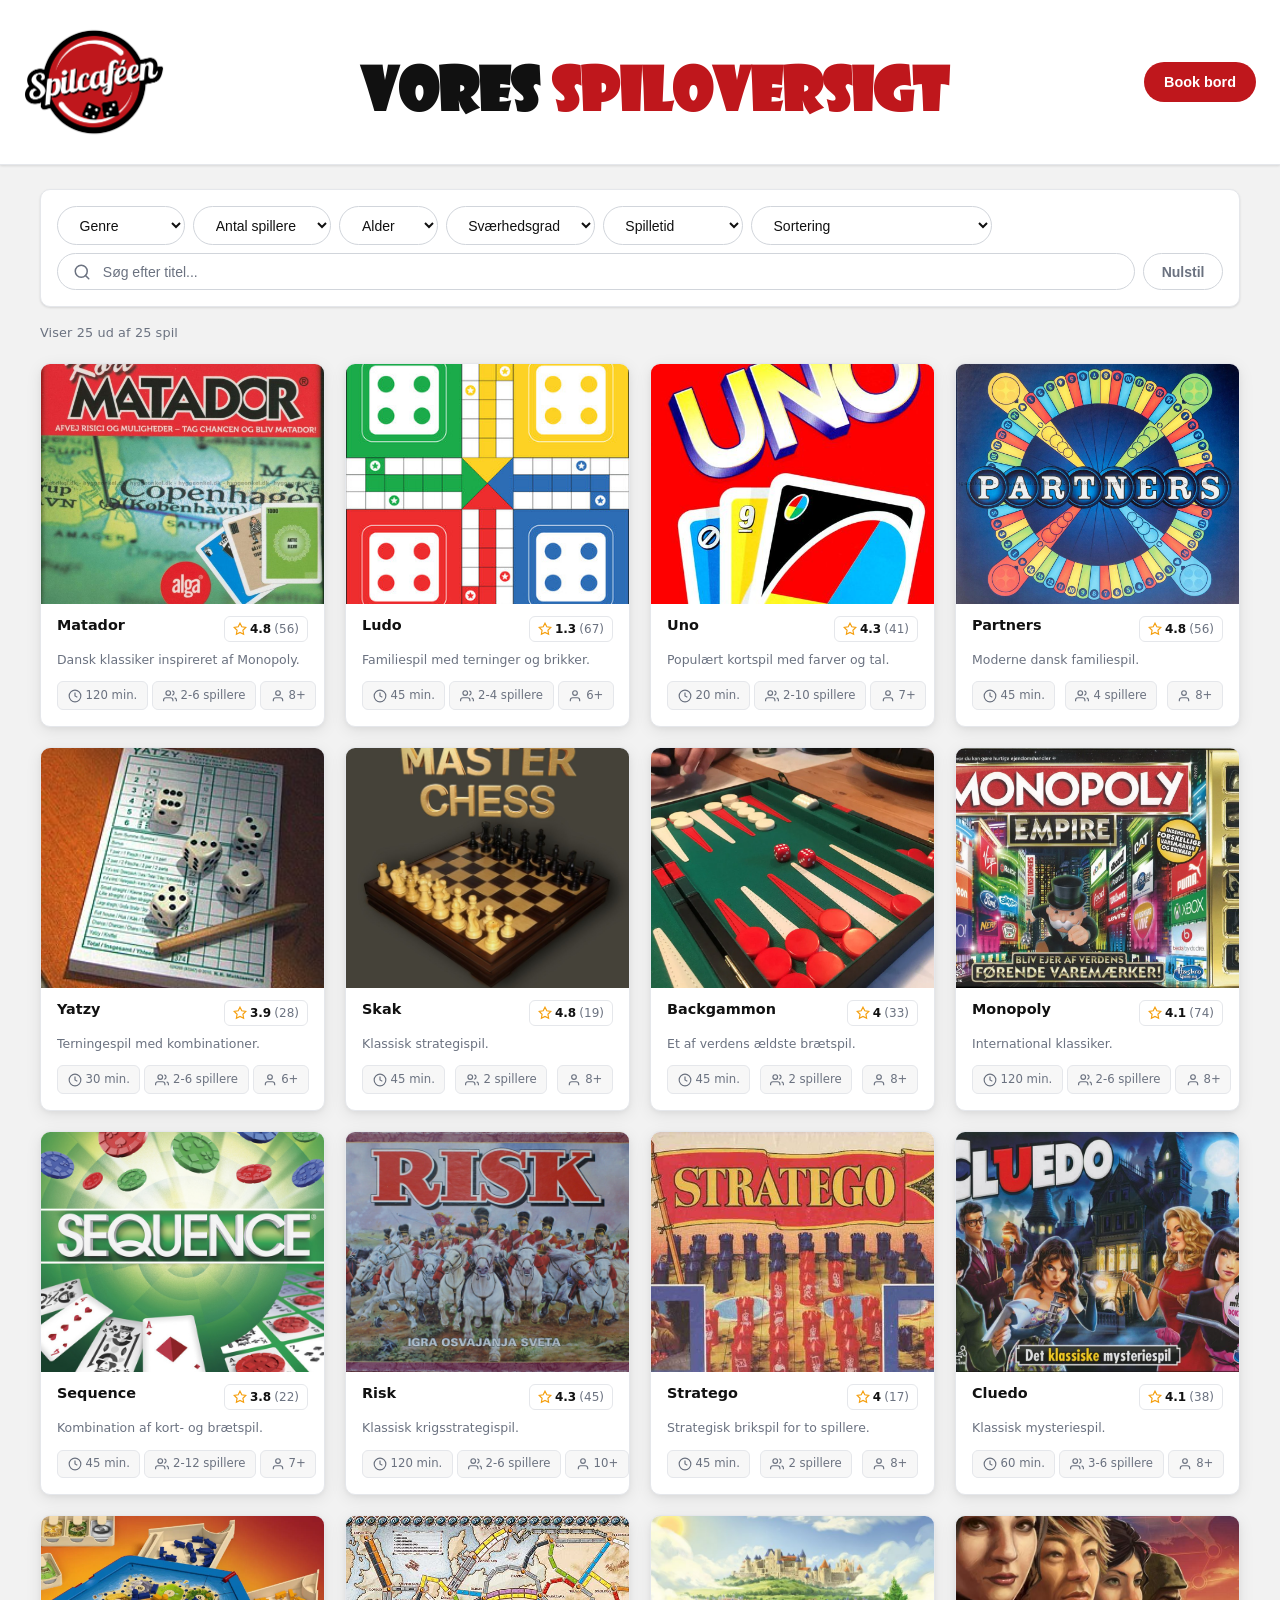
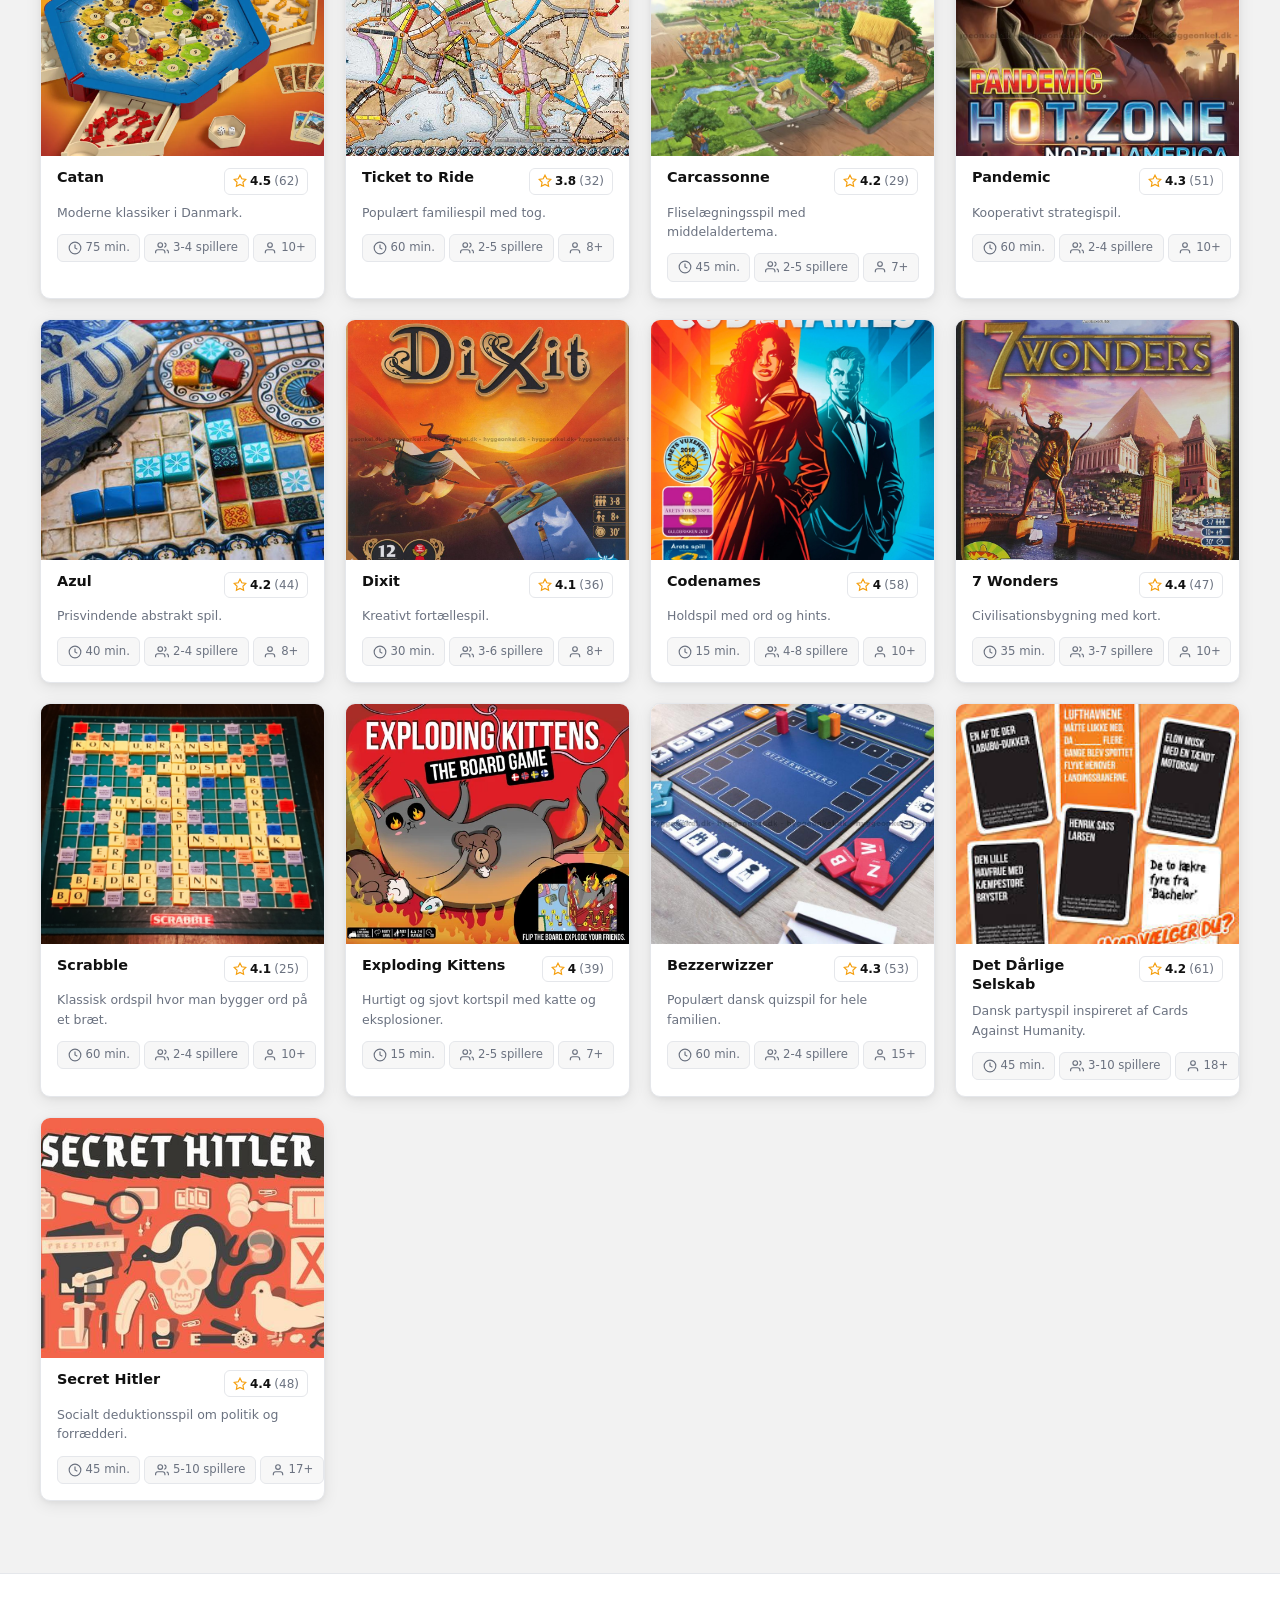
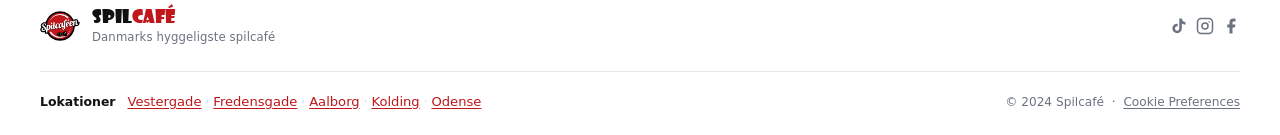
==== project/index.html @ b922b7c6 "comit" ====
<!DOCTYPE html>
<html lang="da">
<head>
  <meta charset="UTF-8" />
  <meta name="viewport" content="width=device-width, initial-scale=1.0" />
  <title>Spilcafé</title>
  <link rel="stylesheet" href="app.css" />
</head>

<body>
  
  <header>
    <img src="img/spilcafe_logo.png" alt="Spilcaféen Logo" class="Logo"/>
    <h1><span>Vores</span> <span>Spiloversigt</span></h1>
    <button id="open-booking" type="button" class="header-book-btn">
  Book bord
</button>
  </header>

  <main>
    <div class="controls">
      <div class="control-group">
        <label for="genre-select">Genre</label>
        <select id="genre-select">
          <option value="all">Genre</option>
        </select>
      </div>
      <div class="control-group">
  <label for="players-select">Antal spillere</label>
  <select id="players-select">
    <option value="all">Antal spillere</option>
  </select>
</div>

<div class="control-group">
  <label for="age-select">Alder</label>
  <select id="age-select">
    <option value="all">Alder</option>
  </select>
</div>

<div class="control-group">
  <label for="difficulty-select">Sværhedsgrad</label>
  <select id="difficulty-select">
    <option value="all">Sværhedsgrad</option>
    <option value="Let">Let</option>
    <option value="Mellem">Mellem</option>
    <option value="Svær">Svær</option>
  </select>
</div>

<div class="control-group">
  <label for="playtime-select">Spilletid</label>
  <select id="playtime-select">
    <option value="all">Spilletid</option>
    <option value="0-30">Op til 30 min.</option>
    <option value="31-60">31-60 min.</option>
    <option value="61-90">61-90 min.</option>
    <option value="91+">Over 90 min.</option>
  </select>
</div>
      <div class="control-group">
        <label for="sort-select">Sortering</label>
        <select id="sort-select">
          <option value="none">Sortering</option>
          <optgroup label="familie spil">
            <option value="title-asc">Titel (A–Å)</option>
            <option value="title-desc">Titel (Å–A)</option>
          </optgroup>
          <optgroup label="Rating">
            <option value="rating-desc">Rating (højeste først)</option>
            <option value="rating-asc">Rating (laveste først)</option>
          </optgroup>
          <optgroup label="Spilletid">
            <option value="playtime-asc">Spilletid (kortest først)</option>
            <option value="playtime-desc">Spilletid (længst først)</option>
          </optgroup>
          <optgroup label="Spillere">
            <option value="players-asc">Spillere (færrest først)</option>
            <option value="players-desc">Spillere (flest først)</option>
          </optgroup>
          <optgroup label="Alder">
            <option value="age-asc">Alder (lavest først)</option>
            <option value="age-desc">Alder (højest først)</option>
          </optgroup>
          <optgroup label="Anmeldelser">
            <option value="votes-desc">Anmeldelser (flest først)</option>
          </optgroup>
          <optgroup label="Sværhedsgrad">
            <option value="difficulty-asc">Sværhedsgrad (let først)</option>
            <option value="difficulty-desc">Sværhedsgrad (svær først)</option>
          </optgroup>
        </select>
      </div>

      <div class="control-group search-wrapper">
        <svg xmlns="http://www.w3.org/2000/svg" width="18" height="18" viewBox="0 0 24 24" fill="none" stroke="currentColor" stroke-width="2" stroke-linecap="round" stroke-linejoin="round">
          <circle cx="11" cy="11" r="8"/><line x1="21" y1="21" x2="16.65" y2="16.65"/>
        </svg>
        <label for="search-input">Søg</label>
        <input type="text" id="search-input" placeholder="Søg efter titel..." />
    
      </div>
        <button id="reset-filters" type="button">Nulstil</button>
    </div>
    

    <div class="status-bar">
      <p id="movie-count">Viser 0 spil</p>
    </div>

    <div id="movie-list" class="movie-grid">
      <p class="loading">Loader Spil...</p>
    </div>
  </main>

  <footer>
    <div class="footer-top">
      <div class="footer-brand">
        <img src="img/spilcafe_logo.png" alt="Spilcafé" class="footer-logo" />
        <div>
          <p class="footer-brand-name">Spil<span>Café</span></p>
          <p class="footer-tagline">Danmarks hyggeligste spilcafé</p>
        </div>
      </div>
      <div class="footer-social">
        <a href="#" class="social-icon" aria-label="TikTok">
          <svg width="18" height="18" viewBox="0 0 24 24" fill="currentColor"><path d="M19.59 6.69a4.83 4.83 0 0 1-3.77-4.25V2h-3.45v13.67a2.89 2.89 0 0 1-2.88 2.5 2.89 2.89 0 0 1-2.89-2.89 2.89 2.89 0 0 1 2.89-2.89c.28 0 .54.04.79.1V9.01a6.33 6.33 0 0 0-.79-.05 6.34 6.34 0 0 0-6.34 6.34 6.34 6.34 0 0 0 6.34 6.34 6.34 6.34 0 0 0 6.33-6.34V8.69a8.18 8.18 0 0 0 4.78 1.52V6.76a4.85 4.85 0 0 1-1.01-.07z"/></svg>
        </a>
        <a href="#" class="social-icon" aria-label="Instagram">
          <svg width="18" height="18" viewBox="0 0 24 24" fill="none" stroke="currentColor" stroke-width="2" stroke-linecap="round" stroke-linejoin="round"><rect x="2" y="2" width="20" height="20" rx="5" ry="5"/><circle cx="12" cy="12" r="4"/><circle cx="17.5" cy="6.5" r="1" fill="currentColor" stroke="none"/></svg>
        </a>
        <a href="#" class="social-icon" aria-label="Facebook">
          <svg width="18" height="18" viewBox="0 0 24 24" fill="currentColor"><path d="M18 2h-3a5 5 0 0 0-5 5v3H7v4h3v8h4v-8h3l1-4h-4V7a1 1 0 0 1 1-1h3z"/></svg>
        </a>
      </div>
    </div>

    <div class="footer-divider"></div>

    <div class="footer-bottom">
      <div class="footer-locations-row">
        <p class="footer-label">Lokationer</p>
        <nav class="footer-locations">
          <a href="#">Vestergade</a>
          <span class="footer-sep">·</span>
          <a href="#">Fredensgade</a>
          <span class="footer-sep">·</span>
          <a href="#">Aalborg</a>
          <span class="footer-sep">·</span>
          <a href="#">Kolding</a>
          <span class="footer-sep">·</span>
          <a href="#">Odense</a>
        </nav>
      </div>
      <p class="footer-copy">© 2024 Spilcafé &nbsp;·&nbsp; <a href="#">Cookie Preferences</a></p>
    </div>
  </footer>

  <dialog id="booking-dialog">
    <form id="booking-form" method="dialog">
      <button type="button" id="close-booking">✕</button>
      <div class="booking-header">
        <h2>Book et Bord</h2>
        <p>Reservér et bord hos Spilcafé og vælg dit yndlingsspil</p>
      </div>
      <div class="booking-body">
        <div class="booking-row">
          <div class="booking-field">
            <label for="booking-name">Navn</label>
            <input type="text" id="booking-name" placeholder="Dit fulde navn" required />
          </div>
          <div class="booking-field">
            <label for="booking-email">Email</label>
            <input type="email" id="booking-email" placeholder="din@email.dk" required />
          </div>
        </div>
        <div class="booking-row">
          <div class="booking-field">
            <label for="booking-date">Dato</label>
            <input type="date" id="booking-date" required />
          </div>
          <div class="booking-field">
            <label for="booking-time">Tidspunkt</label>
            <select id="booking-time" required>
              <option value="">Vælg tid</option>
              <option value="14:00">14:00</option>
              <option value="15:00">15:00</option>
              <option value="16:00">16:00</option>
              <option value="17:00">17:00</option>
              <option value="18:00">18:00</option>
              <option value="19:00">19:00</option>
              <option value="20:00">20:00</option>
              <option value="21:00">21:00</option>
            </select>
          </div>
        </div>
        <div class="booking-row">
          <div class="booking-field">
            <label for="booking-people">Antal personer</label>
            <input type="number" id="booking-people" min="1" max="20" placeholder="Antal" required />
          </div>
          <div class="booking-field">
            <label for="booking-location">Lokation</label>
            <select id="booking-location" required>
              <option value="">Vælg lokation</option>
              <option value="Vestergade">Vestergade</option>
              <option value="Fredensgade">Fredensgade</option>
              <option value="Aalborg">Aalborg</option>
              <option value="Kolding">Kolding</option>
              <option value="Odense">Odense</option>
            </select>
          </div>
        </div>
        <div class="booking-field">
          <label for="booking-note">Ønsker / Bemærkninger <span class="optional">(valgfri)</span></label>
          <textarea id="booking-note" placeholder="F.eks. ønsket spil, fødselsdagsfejring, allergi..."></textarea>
        </div>
        <button type="submit" class="booking-submit">Bekræft Booking</button>
      </div>
    </form>
  </dialog>

  <dialog id="movie-dialog">
    <form method="dialog">
      <button id="close-dialog">✕</button>
      <div id="dialog-content"></div>
    </form>
  </dialog>
<button id="back-to-top" type="button" aria-label="Tilbage til toppen">
  ↑
</button>
  <script src="app.js"></script>
  
</body>
</html>
---- project/app.css ----
@font-face {
  font-family: 'Showg';
  src: url('../font/SHOWG.TTF') format('truetype');
}

* {
  margin: 0;
  padding: 0;
  box-sizing: border-box;
}

:root {
  /* farver */
  --bg: #f2f2f2;
  --surface: #ffffff;
  --surface-raised: #f7f7f7;
  --text: #111111;
  --text-muted: #6b7280;
  --accent: #BF171C;
  --accent-hover: #a51317;
  --border: #e5e7eb;
  --border-strong: #d1d5db;

  /* skygger */
  --shadow-sm: 0 1px 3px rgba(0,0,0,0.07), 0 1px 2px rgba(0,0,0,0.05);
  --shadow-md: 0 4px 16px rgba(0,0,0,0.08), 0 2px 4px rgba(0,0,0,0.04);
  --shadow-hover: 0 12px 32px rgba(0,0,0,0.14), 0 4px 8px rgba(0,0,0,0.06);

  /* afstand */
  --sp-1: 4px;
  --sp-2: 8px;
  --sp-3: 12px;
  --sp-4: 16px;
  --sp-5: 20px;
  --sp-6: 24px;
  --sp-8: 32px;

  /* hjørner */
  --r-sm: 6px;
  --r-md: 10px;
  --r-lg: 14px;
  --r-full: 9999px;
}

body {
  background: var(--bg);
  color: var(--text);
  min-height: 100vh;
  display: flex;
  flex-direction: column;
  font-family: system-ui, -apple-system, BlinkMacSystemFont, 'Segoe UI', Roboto, sans-serif;
  font-size: 16px;
  line-height: 1.5;
}

/* header */
header {
  background: var(--surface);
  border-bottom: 1px solid var(--border);
  box-shadow: var(--shadow-sm);
  display: flex;
  align-items: center;
  padding: 0.75rem 1.5rem;
  gap: var(--sp-6);
}

.Logo {
  height: auto;
  width: auto;
  max-width: 140px;
  flex-shrink: 0;
}

header h1 {
  font-family: 'Showg', sans-serif;
  font-size: clamp(2rem, 5vw, 3.6rem);
  line-height: 1;
  flex: 1;
  text-align: center;
  padding-top: 0.75rem;
}

header h1 span:first-child {
  color: var(--text);
}

header h1 span:last-child {
  color: var(--accent);
}

/* book bord knap */
.dialog-book-btn {
  display: flex;
  align-items: center;
  justify-content: center;
  gap: var(--sp-2);
  width: 100%;
  background: var(--accent);
  color: #fff;
  border: none;
  border-radius: var(--r-full);
  padding: 0.75rem 1.5rem;
  font-size: 0.925rem;
  font-weight: 600;
  cursor: pointer;
  margin-top: var(--sp-5);
  transition: background 0.2s ease;
}

.dialog-book-btn:hover {
  background: var(--accent-hover);
}

/* booking dialog */
dialog#booking-dialog {
  width: min(94vw, 560px);
  max-height: 90vh;
  padding: 0;
  border: 1px solid var(--border);
  border-radius: var(--r-lg);
  background: var(--surface);
  color: var(--text);
  box-shadow: 0 24px 64px rgba(0, 0, 0, 0.55);
  overflow: hidden;
  position: fixed;
  left: 50%;
  top: 50%;
  transform: translate(-50%, -50%);
  margin: 0;
  animation: dialog-in 240ms cubic-bezier(0.22, 1, 0.36, 1) both;
}

dialog#booking-dialog::backdrop {
  background: rgba(0, 0, 0, 0.7);
  backdrop-filter: blur(6px);
}

#close-booking {
  position: absolute;
  top: var(--sp-4);
  right: var(--sp-4);
  width: 2.25rem;
  height: 2.25rem;
  border-radius: var(--r-full);
  border: 1px solid var(--border-strong);
  background: var(--surface);
  color: var(--text-muted);
  font-size: 1rem;
  cursor: pointer;
  display: grid;
  place-items: center;
  transition: background 0.2s ease, color 0.2s ease;
  z-index: 10;
}

#close-booking:hover {
  background: var(--accent);
  border-color: var(--accent);
  color: #fff;
}

.booking-header {
  padding: var(--sp-8) var(--sp-8) var(--sp-5);
  border-bottom: 1px solid var(--border);
}

.booking-header h2 {
  font-family: 'Showg', sans-serif;
  font-size: clamp(1.4rem, 3vw, 1.9rem);
  color: var(--text);
  margin-bottom: var(--sp-1);
  padding-right: var(--sp-8);
}

.booking-header p {
  font-size: 0.85rem;
  color: var(--text-muted);
}

.booking-body {
  padding: var(--sp-6) var(--sp-8) var(--sp-8);
  overflow-y: auto;
  max-height: calc(90vh - 120px);
  display: flex;
  flex-direction: column;
  gap: var(--sp-4);
}

.booking-row {
  display: grid;
  grid-template-columns: 1fr 1fr;
  gap: var(--sp-4);
}

.booking-field {
  display: flex;
  flex-direction: column;
  gap: var(--sp-1);
}

.booking-field label {
  font-size: 0.8rem;
  font-weight: 600;
  color: var(--text);
}

.optional {
  font-weight: 400;
  color: var(--text-muted);
}

.booking-field input,
.booking-field select,
.booking-field textarea {
  background: var(--surface);
  border: 1.5px solid var(--border-strong);
  color: var(--text);
  border-radius: var(--r-md);
  padding: 0.6rem 0.85rem;
  font-size: 0.875rem;
  outline: none;
  font-family: inherit;
  transition: border-color 0.2s ease;
}

.booking-field input:focus,
.booking-field select:focus,
.booking-field textarea:focus {
  border-color: var(--accent);
}

.booking-field input::placeholder,
.booking-field textarea::placeholder {
  color: var(--text-muted);
}

.booking-field textarea {
  resize: vertical;
  min-height: 80px;
  line-height: 1.5;
}

.booking-submit {
  width: 100%;
  background: var(--accent);
  color: #fff;
  border: none;
  border-radius: var(--r-full);
  padding: 0.75rem;
  font-size: 0.95rem;
  font-weight: 600;
  cursor: pointer;
  margin-top: var(--sp-2);
  transition: background 0.2s ease;
}

.booking-submit:hover {
  background: var(--accent-hover);
}

.booking-success {
  text-align: center;
  padding: var(--sp-8);
}

.booking-success .success-icon {
  font-size: 2.5rem;
  margin-bottom: var(--sp-4);
}

.booking-success h3 {
  font-family: 'Showg', sans-serif;
  font-size: 1.6rem;
  color: var(--text);
  margin-bottom: var(--sp-2);
}

.booking-success p {
  color: var(--text-muted);
  font-size: 0.875rem;
  line-height: 1.6;
}

@media (max-width: 480px) {
  .booking-row {
    grid-template-columns: 1fr;
  }
  .booking-header,
  .booking-body {
    padding-left: var(--sp-5);
    padding-right: var(--sp-5);
  }
}

/* main */
main {
  width: min(1200px, 94vw);
  margin: 0 auto;
  padding: var(--sp-6) 0 var(--sp-8);
  flex: 1;
}

/* filtre og søgning */
.controls {
  display: flex;
  flex-direction: row;
  align-items: center;
  gap: var(--sp-2);
  margin-bottom: var(--sp-4);
}

.control-group {
  display: flex;
}

.control-group label {
  display: none;
}

.control-group select {
  background: var(--surface);
  border: 1.5px solid var(--border-strong);
  color: var(--text);
  border-radius: var(--r-full);
  padding: 0.6rem 1.1rem;
  font-size: 0.875rem;
  font-weight: 500;
  outline: none;
  transition: border-color 0.2s ease;
  cursor: pointer;
  white-space: nowrap;
}

.control-group select:hover {
  border-color: #aaa;
}

.control-group select:focus {
  border-color: var(--accent);
}

.control-group select option,
.control-group select optgroup {
  background: #1e1e1e;
  color: #f2f2f2;
}

.search-wrapper {
  flex: 1;
  position: relative;
  align-items: center;
}

.search-wrapper svg {
  position: absolute;
  left: 1rem;
  top: 50%;
  transform: translateY(-50%);
  color: var(--text-muted);
  pointer-events: none;
}

.control-group input {
  width: 100%;
  background: var(--surface);
  border: 1.5px solid var(--border-strong);
  color: var(--text);
  border-radius: var(--r-full);
  padding: 0.6rem 1rem 0.6rem 2.8rem;
  font-size: 0.875rem;
  outline: none;
  transition: border-color 0.2s ease;
}

.control-group input::placeholder {
  color: var(--text-muted);
  font-weight: 400;
}

.control-group input:hover {
  border-color: #aaa;
}

.control-group input:focus {
  border-color: var(--accent);
}

/* antal spil */
.status-bar {
  margin-bottom: var(--sp-3);
  color: var(--text-muted);
  font-size: 0.8rem;
  font-weight: 500;
  letter-spacing: 0.01em;
}

/* kortgitter */
.movie-grid {
  display: grid;
  grid-template-columns: repeat(4, 1fr);
  gap: var(--sp-5);
  padding: var(--sp-2) 0;
}

/* kort */
.movie-card {
  background: var(--surface);
  border: 1px solid var(--border);
  border-radius: var(--r-md);
  overflow: hidden;
  cursor: pointer;
  box-shadow: var(--shadow-md);
  transition: transform 0.2s ease, box-shadow 0.2s ease;
}

.movie-card:hover {
  transform: translateY(-4px);
  box-shadow: var(--shadow-hover);
}

.movie-poster {
  width: 100%;
  height: 240px;
  object-fit: cover;
  display: block;
}

/* kort info */
.movie-info {
  padding: var(--sp-3) var(--sp-4) var(--sp-4);
}

.title-row {
  display: flex;
  justify-content: space-between;
  align-items: flex-start;
  gap: var(--sp-2);
  margin-bottom: var(--sp-2);
}

.movie-info h2 {
  font-family: system-ui, -apple-system, sans-serif;
  font-size: 0.9rem;
  font-weight: 700;
  color: var(--text);
  line-height: 1.3;
  margin: 0;
  
}

.rating-badge {
  display: flex;
  align-items: center;
  gap: 0.2rem;
  border: 1.5px solid var(--border);
  border-radius: var(--r-sm);
  padding: 0.2rem 0.5rem;
  font-size: 0.75rem;
  font-weight: 600;
  color: var(--text);
  white-space: nowrap;
  flex-shrink: 0;
  cursor: pointer;
  transition: opacity 0.2s ease;
}

.rating-badge:hover {
  opacity: 0.7;
}

.rating-badge.starred svg {
  fill: #f59e0b;
}

.rating-votes {
  color: var(--text-muted);
  font-weight: 400;
}

.card-description {
  font-size: 0.78rem;
  color: var(--text-muted);
  line-height: 1.55;
  margin-bottom: var(--sp-3);
  display: -webkit-box;
  line-clamp: 2;
  -webkit-line-clamp: 2;
  -webkit-box-orient: vertical;
  overflow: hidden;
}

.info-badges {
  display: flex;
  gap: var(--sp-1);
  flex-wrap: nowrap;
  justify-content: space-between;
}

.badge {
  display: flex;
  align-items: center;
  gap: 0.25rem;
  background: var(--surface-raised);
  border: 1px solid var(--border);
  border-radius: var(--r-sm);
  padding: 0.28rem 0.6rem;
  font-size: 0.73rem;
  font-weight: 500;
  color: var(--text-muted);
  white-space: nowrap;
}

/* ingen resultater */
.empty,
.loading {
  text-align: center;
  color: var(--text-muted);
  border: 1px solid var(--border);
  border-radius: var(--r-sm);
  padding: var(--sp-4);
  background: var(--surface);
  grid-column: 1 / -1;
  font-size: 0.875rem;
}

/* dialog */
dialog#movie-dialog {
  width: min(94vw, 960px);
  max-height: 90vh;
  padding: 0;
  border: 1px solid var(--border);
  border-radius: var(--r-lg);
  background: var(--surface);
  color: var(--text);
  box-shadow: 0 24px 64px rgba(0, 0, 0, 0.55);
  overflow: hidden;
  position: fixed;
  left: 50%;
  top: 50%;
  transform: translate(-50%, -50%);
  margin: 0;
  animation: dialog-in 240ms cubic-bezier(0.22, 1, 0.36, 1) both;
}

@keyframes dialog-in {
  from { opacity: 0; transform: translate(-50%, -47%) scale(0.96); }
  to   { opacity: 1; transform: translate(-50%, -50%) scale(1); }
}

dialog#movie-dialog::backdrop {
  background: rgba(0, 0, 0, 0.7);
  backdrop-filter: blur(6px);
}

#close-dialog {
  position: absolute;
  top: var(--sp-4);
  right: var(--sp-4);
  width: 2.25rem;
  height: 2.25rem;
  border-radius: var(--r-full);
  border: 1px solid var(--border-strong);
  background: var(--surface);
  color: var(--text-muted);
  font-size: 1rem;
  cursor: pointer;
  display: grid;
  place-items: center;
  transition: background 0.2s ease, color 0.2s ease;
  z-index: 10;
}

#close-dialog:hover {
  background: var(--accent);
  border-color: var(--accent);
  color: #fff;
}

#dialog-content {
  display: grid;
  grid-template-columns: 0.85fr 1.15fr;
  gap: 0;
  align-items: stretch;
  overflow-y: auto;
  max-height: 90vh;
}

#dialog-content img.movie-poster {
  width: 100%;
  height: 100%;
  min-height: 360px;
  object-fit: cover;
  display: block;
  border-radius: 0;
}

.dialog-details {
  padding: var(--sp-8) var(--sp-8) var(--sp-8) var(--sp-6);
  overflow-y: auto;
}

.dialog-title-row {
  margin-bottom: var(--sp-2);
  padding-right: var(--sp-8);
  display: flex;
  flex-direction: column;
  gap: var(--sp-2);
}

.dialog-details h2 {
  margin: 0;
  font-family: 'Showg', sans-serif;
  font-size: clamp(1.6rem, 3vw, 2.2rem);
  line-height: 1.1;
  color: var(--text);
}

.dialog-genre {
  display: inline-flex;
  align-items: center;
  padding: 0.25rem 0.75rem;
  border-radius: var(--r-sm);
  background: var(--surface-raised);
  border: 1px solid var(--border);
  color: var(--text-muted);
  font-size: 0.75rem;
  font-weight: 600;
  letter-spacing: 0.02em;
  white-space: nowrap;
  align-self: flex-start;
  cursor: default;
  pointer-events: none;
}

.dialog-rating {
  display: flex;
  align-items: center;
  gap: var(--sp-2);
  margin-bottom: var(--sp-5);
}

.dialog-star-btn {
  background: none;
  border: none;
  cursor: pointer;
  padding: 0;
  display: flex;
  align-items: center;
  line-height: 1;
}

.dialog-star-btn svg {
  fill: none;
  stroke: #d1d5db;
  transition: fill 0.2s ease, stroke 0.2s ease;
}

.dialog-star-btn:hover svg {
  stroke: #f59e0b;
}

.dialog-star-btn.starred svg {
  fill: #f59e0b;
  stroke: #f59e0b;
}

.dialog-score {
  font-size: 1.1rem;
  font-weight: 700;
  color: var(--text);
}

.dialog-votes {
  font-size: 0.8rem;
  color: var(--text-muted);
}

.dialog-stats {
  display: flex;
  gap: var(--sp-3);
  margin-bottom: var(--sp-5);
  flex-wrap: wrap;
}

.dialog-stat {
  display: flex;
  align-items: center;
  gap: var(--sp-3);
  background: var(--surface-raised);
  border: 1px solid var(--border);
  border-radius: var(--r-md);
  padding: var(--sp-3) var(--sp-4);
  flex: 1;
  min-width: 90px;
  color: var(--text-muted);
}

.dialog-stat div {
  display: flex;
  flex-direction: column;
  gap: 2px;
}

.stat-label {
  font-size: 0.68rem;
  color: var(--text-muted);
  text-transform: uppercase;
  letter-spacing: 0.06em;
  font-weight: 600;
}

.stat-value {
  font-size: 0.925rem;
  font-weight: 700;
  color: var(--text);
}

.movie-year {
  display: inline-block;
  margin-left: 0.45rem;
  padding: 0.2rem 0.55rem;
  border-radius: var(--r-full);
  background: var(--surface-raised);
  color: var(--text-muted);
  font-size: 0.8rem;
  font-weight: 600;
}

.movie-description {
  color: var(--text-muted);
  font-size: 0.875rem;
  line-height: 1.7;
  border-top: 1px solid var(--border);
  padding-top: var(--sp-4);
  margin-top: var(--sp-1);
}

/* footer */
footer {
  background: var(--surface);
  border-top: 1px solid var(--border);
  margin-top: var(--sp-8);
  padding: var(--sp-8) 1.5rem var(--sp-6);
}

.footer-top {
  width: min(1200px, 94vw);
  margin: 0 auto var(--sp-6);
  display: flex;
  justify-content: space-between;
  align-items: center;
  gap: var(--sp-4);
}

.footer-brand {
  display: flex;
  align-items: center;
  gap: 0.75rem;
}

.footer-logo {
  width: 40px;
  height: 40px;
  object-fit: contain;
}

.footer-brand-name {
  font-family: 'Showg', sans-serif;
  font-size: 1.2rem;
  line-height: 1;
  color: var(--text);
}

.footer-brand-name span {
  color: var(--accent);
}

.footer-tagline {
  font-size: 0.73rem;
  color: var(--text-muted);
  margin-top: 0.25rem;
  letter-spacing: 0.01em;
}

.footer-social {
  display: flex;
  gap: var(--sp-2);
  flex-shrink: 0;
}

.social-icon {
  display: grid;
  place-items: center;
  color: var(--text-muted);
}

.footer-divider {
  width: min(1200px, 94vw);
  margin: 0 auto var(--sp-5);
  border-top: 1px solid var(--border);
}

.footer-bottom {
  width: min(1200px, 94vw);
  margin: 0 auto;
  display: flex;
  justify-content: space-between;
  align-items: baseline;
  gap: var(--sp-4);
  flex-wrap: wrap;
}

.footer-locations-row {
  display: flex;
  align-items: baseline;
  gap: 0.75rem;
  flex-wrap: wrap;
}

.footer-label {
  font-size: 0.78rem;
  font-weight: 600;
  color: var(--text);
  white-space: nowrap;
}

.footer-locations {
  display: flex;
  align-items: center;
  gap: var(--sp-1);
  flex-wrap: wrap;
}

.footer-locations a {
  font-size: 0.82rem;
  color: var(--accent);
  text-decoration: underline;
  text-underline-offset: 2px;
  transition: opacity 0.2s ease;
}

.footer-locations a:hover {
  opacity: 0.65;
}

.footer-sep {
  color: var(--border-strong);
  font-size: 0.75rem;
}

.footer-copy {
  font-size: 0.76rem;
  color: var(--text-muted);
  white-space: nowrap;
}

.footer-copy a {
  color: var(--text-muted);
  text-decoration: underline;
  text-underline-offset: 2px;
  transition: color 0.2s ease;
}

.footer-copy a:hover {
  color: var(--text);
}

/* responsive */
@media (max-width: 1100px) {
  .movie-grid {
    grid-template-columns: repeat(3, 1fr);
  }
}

@media (max-width: 768px) {
  .movie-grid {
    grid-template-columns: repeat(2, 1fr);
  }

  #dialog-content {
    grid-template-columns: 1fr;
  }

  #dialog-content img.movie-poster {
    min-height: 220px;
    max-height: 280px;
  }

  .dialog-details {
    padding: var(--sp-5);
  }
}

@media (max-width: 900px) {
  .controls {
    flex-wrap: wrap;
  }
  .search-wrapper {
    flex: unset;
    width: 100%;
  }
}

@media (max-width: 480px) {
  .movie-grid {
    grid-template-columns: 1fr;
  }
}
#reset-filters {
  background: var(--surface);
  border: 1.5px solid var(--border-strong);
  color: var(--text-muted);
  border-radius: var(--r-full);
  padding: 0.6rem 1.1rem;
  font-size: 0.875rem;
  font-weight: 600;
  cursor: pointer;
  white-space: nowrap;
  transition: background 0.2s ease, border-color 0.2s ease, color 0.2s ease;
}

#reset-filters:hover {
  background: var(--accent);
  border-color: var(--accent);
  color: #fff;
}

#reset-filters:focus {
  outline: none;
  border-color: var(--accent);
}

/* Filterområde */
.controls {
  background: var(--surface);
  border: 1px solid var(--border);
  border-radius: var(--r-md);
  padding: var(--sp-4);
  box-shadow: var(--shadow-sm);

  display: flex;
  flex-wrap: wrap;
  gap: var(--sp-2);
  align-items: center;
}

/* Dropdowns må ikke presse layoutet ud af skærmen */
.control-group select {
  min-width: 0;
}

/* Søgning går ned på sin egen linje, hvis der ikke er plads */
.search-wrapper {
  flex: 1 1 240px;
  min-width: 0;
}

/* Nulstil skal blive synlig */
#reset-filters {
  flex-shrink: 0;
}

/* Mobil */
@media (max-width: 600px) {
  .controls {
    flex-direction: column;
    align-items: stretch;
  }

  .control-group,
  .control-group select,
  .search-wrapper,
  .control-group input,
  #reset-filters {
    width: 100%;
  }
}

/* tilbage til toppen knap */
#back-to-top {
  position: fixed;
  right: 1.5rem;
  bottom: 1.5rem;
  width: 48px;
  height: 48px;
  border: none;
  border-radius: var(--r-full);
  background: var(--accent);
  color: #fff;
  font-size: 1.4rem;
  font-weight: 700;
  cursor: pointer;
  box-shadow: var(--shadow-md);
  z-index: 1000;

  opacity: 0;
  visibility: hidden;
  transform: translateY(12px);
  transition:
    opacity 0.2s ease,
    visibility 0.2s ease,
    transform 0.2s ease,
    background 0.2s ease;
}

#back-to-top:hover {
  background: var(--accent-hover);
}

#back-to-top.show {
  opacity: 1;
  visibility: visible;
  transform: translateY(0);
}

@media (max-width: 600px) {
  #back-to-top {
    right: 1rem;
    bottom: 1rem;
    width: 44px;
    height: 44px;
  }
}
.header-book-btn {
  flex-shrink: 0;
  background: var(--accent);
  color: #fff;
  border: none;
  border-radius: var(--r-full);
  padding: 0.75rem 1.25rem;
  font-size: 0.9rem;
  font-weight: 600;
  cursor: pointer;
  transition: background 0.2s ease;
}

.header-book-btn:hover {
  background: var(--accent-hover);
}

@media (max-width: 600px) {
  .header-book-btn {
    padding: 0.65rem 1rem;
    font-size: 0.85rem;
  }
}
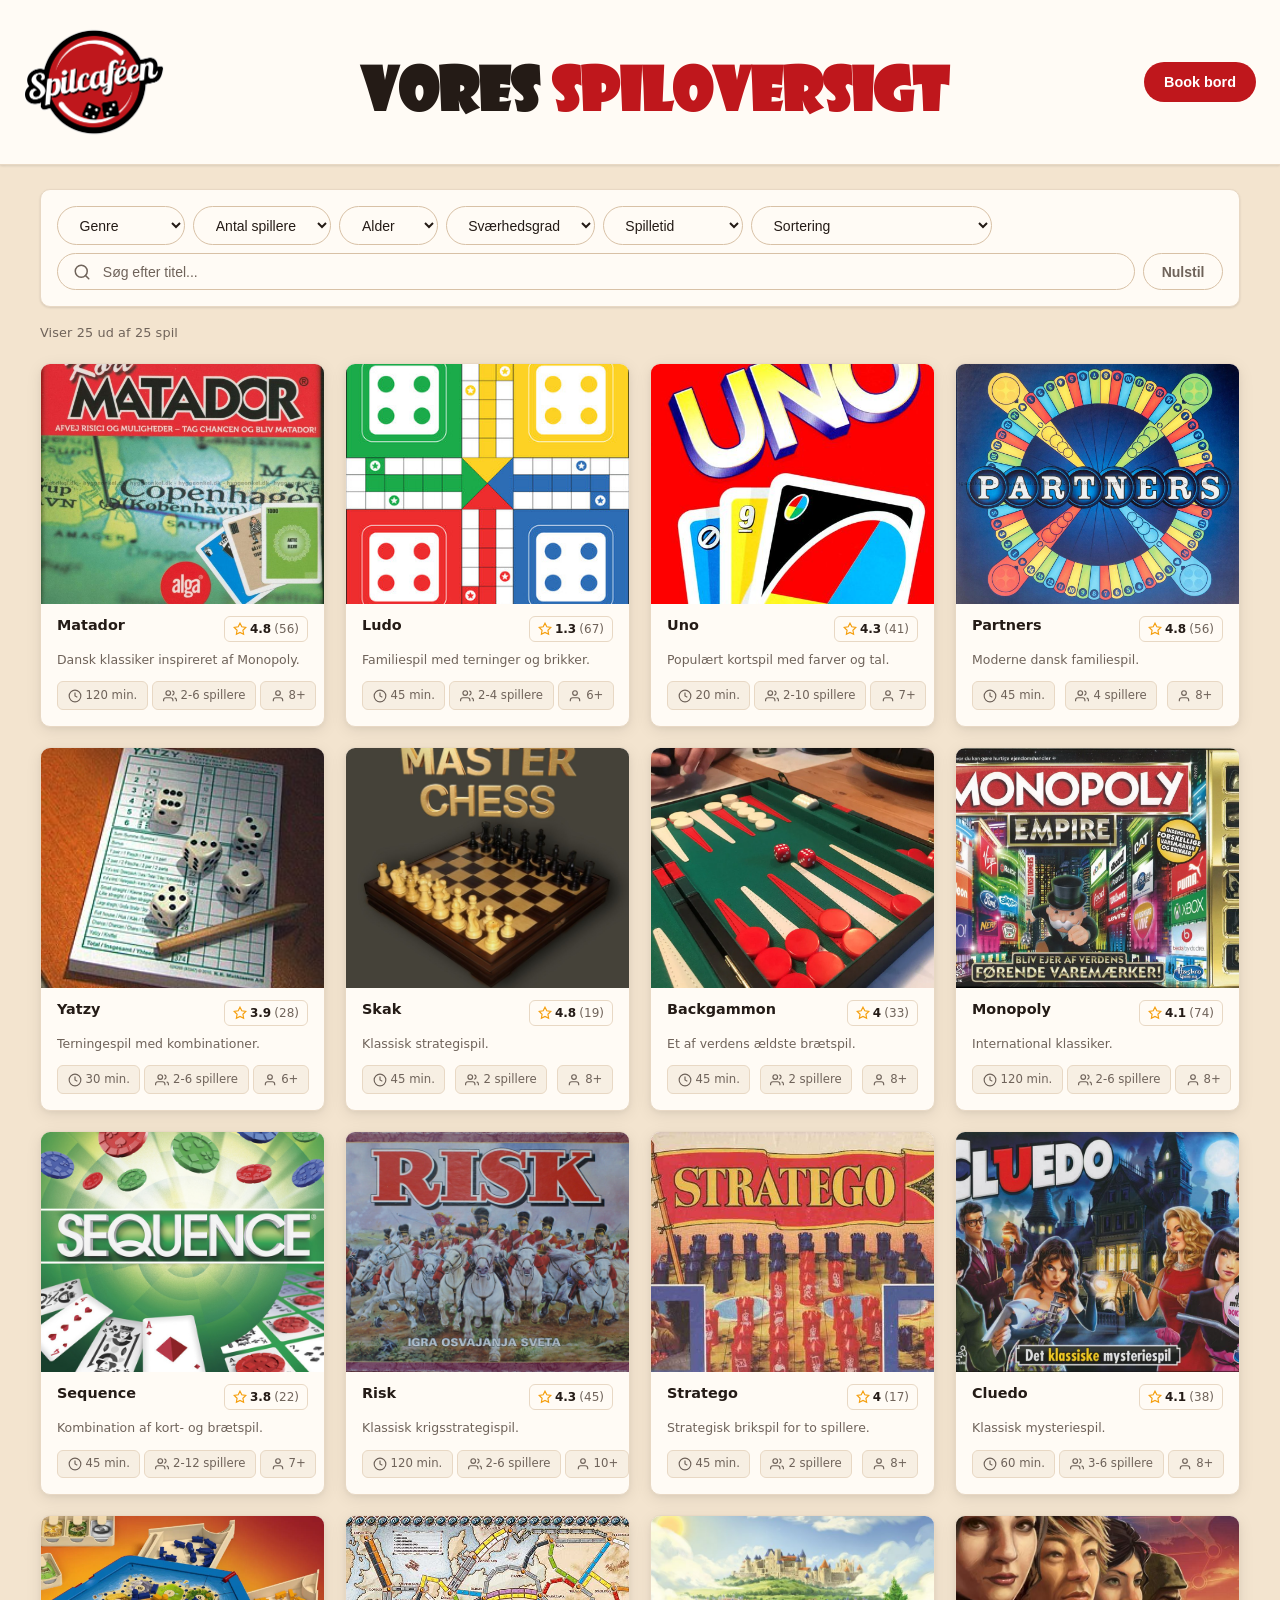
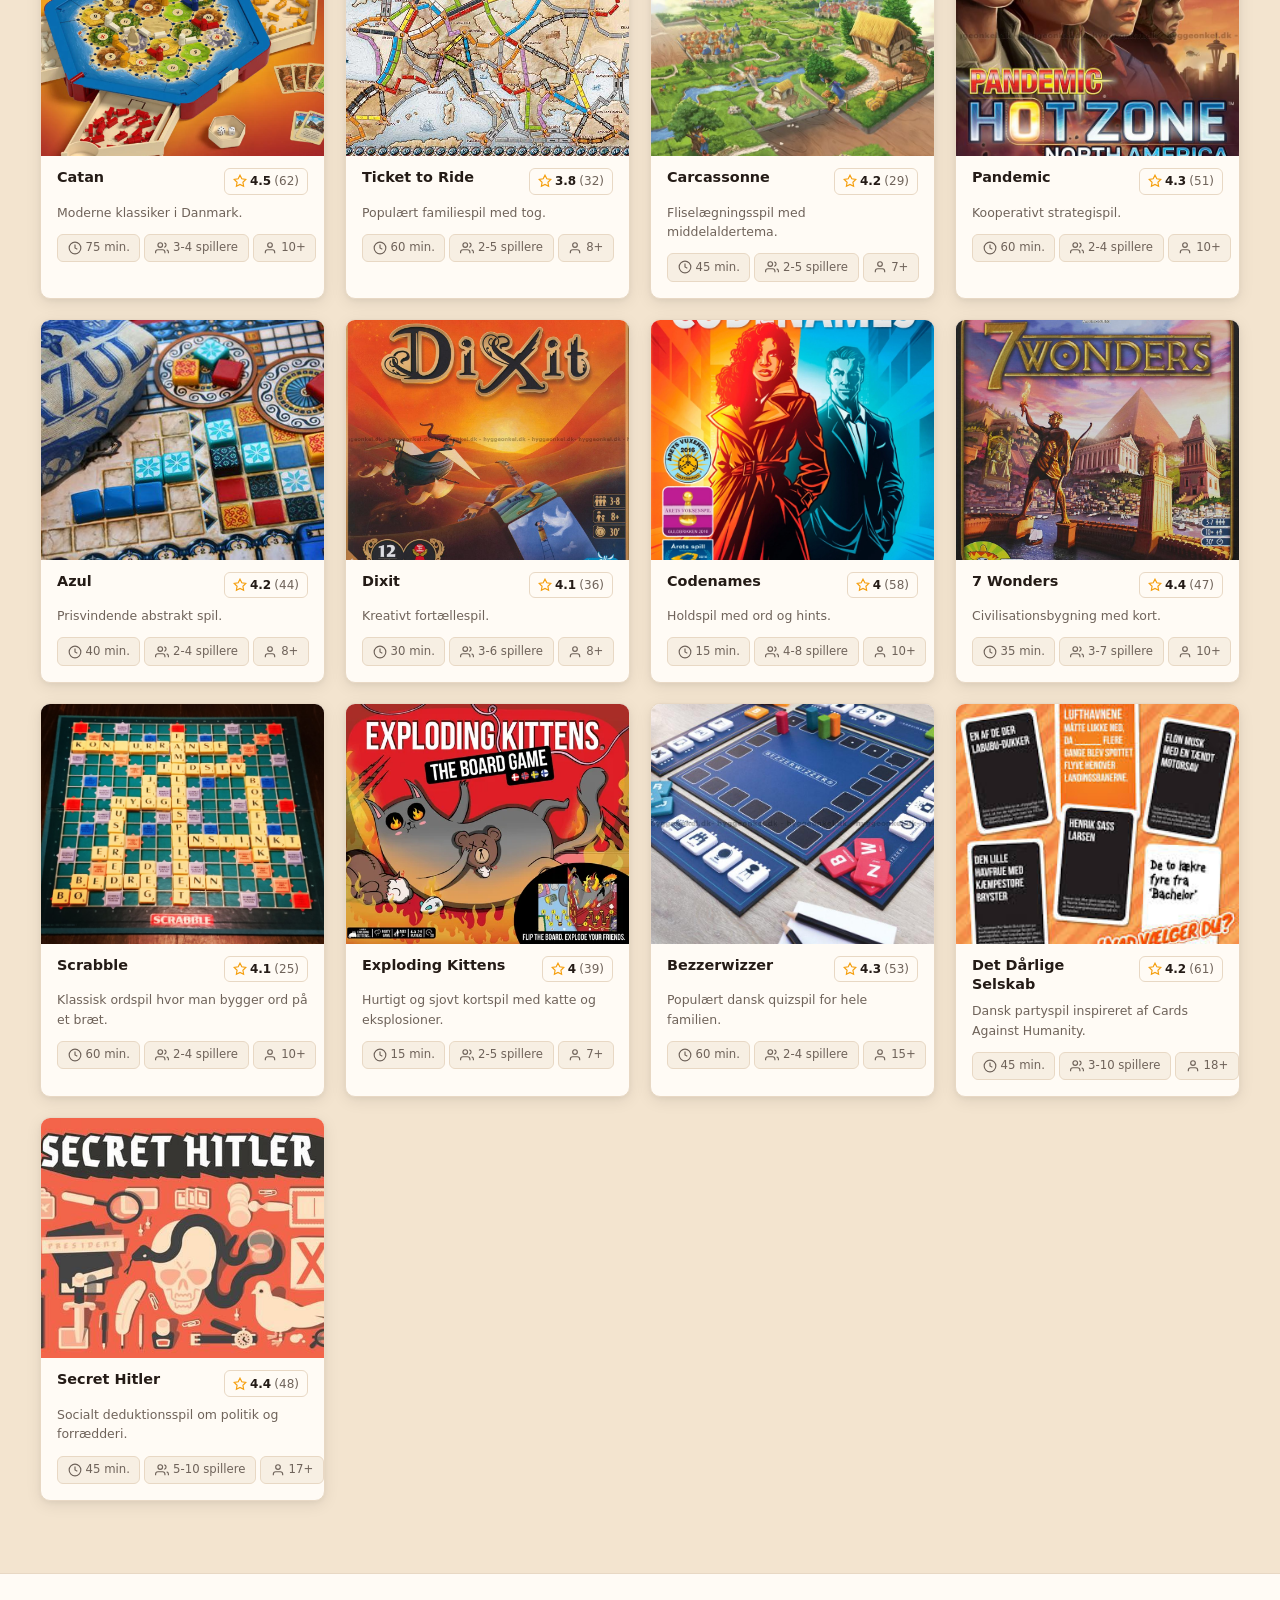
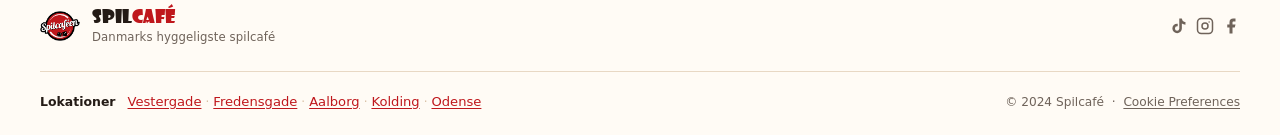
==== commit 92d5decd: "Comit: Farve ændringer" ====
--- a/project/index.html
+++ b/project/index.html
@@ -162,7 +162,7 @@
       <button type="button" id="close-booking">✕</button>
       <div class="booking-header">
         <h2>Book et Bord</h2>
-        <p>Reservér et bord hos Spilcafé og vælg dit yndlingsspil</p>
+        <p>Reservér et bord hos Spilcaféen og vælg dit yndlingsspil</p>
       </div>
       <div class="booking-body">
         <div class="booking-row">
--- a/project/app.css
+++ b/project/app.css
@@ -10,16 +10,19 @@
 }
 
 :root {
-  /* farver */
-  --bg: #f2f2f2;
-  --surface: #ffffff;
-  --surface-raised: #f7f7f7;
-  --text: #111111;
-  --text-muted: #6b7280;
+ /* farver */
+  --bg: #F3E4CF;
+  --surface: #FFFBF5;
+  --surface-raised: #F7EFE3;
+
+  --text: #241B16;
+  --text-muted: #6F635A;
+
   --accent: #BF171C;
-  --accent-hover: #a51317;
-  --border: #e5e7eb;
-  --border-strong: #d1d5db;
+  --accent-hover: #A51317;
+
+  --border: #E8D8C4;
+  --border-strong: #D8C1A6;
 
   /* skygger */
   --shadow-sm: 0 1px 3px rgba(0,0,0,0.07), 0 1px 2px rgba(0,0,0,0.05);
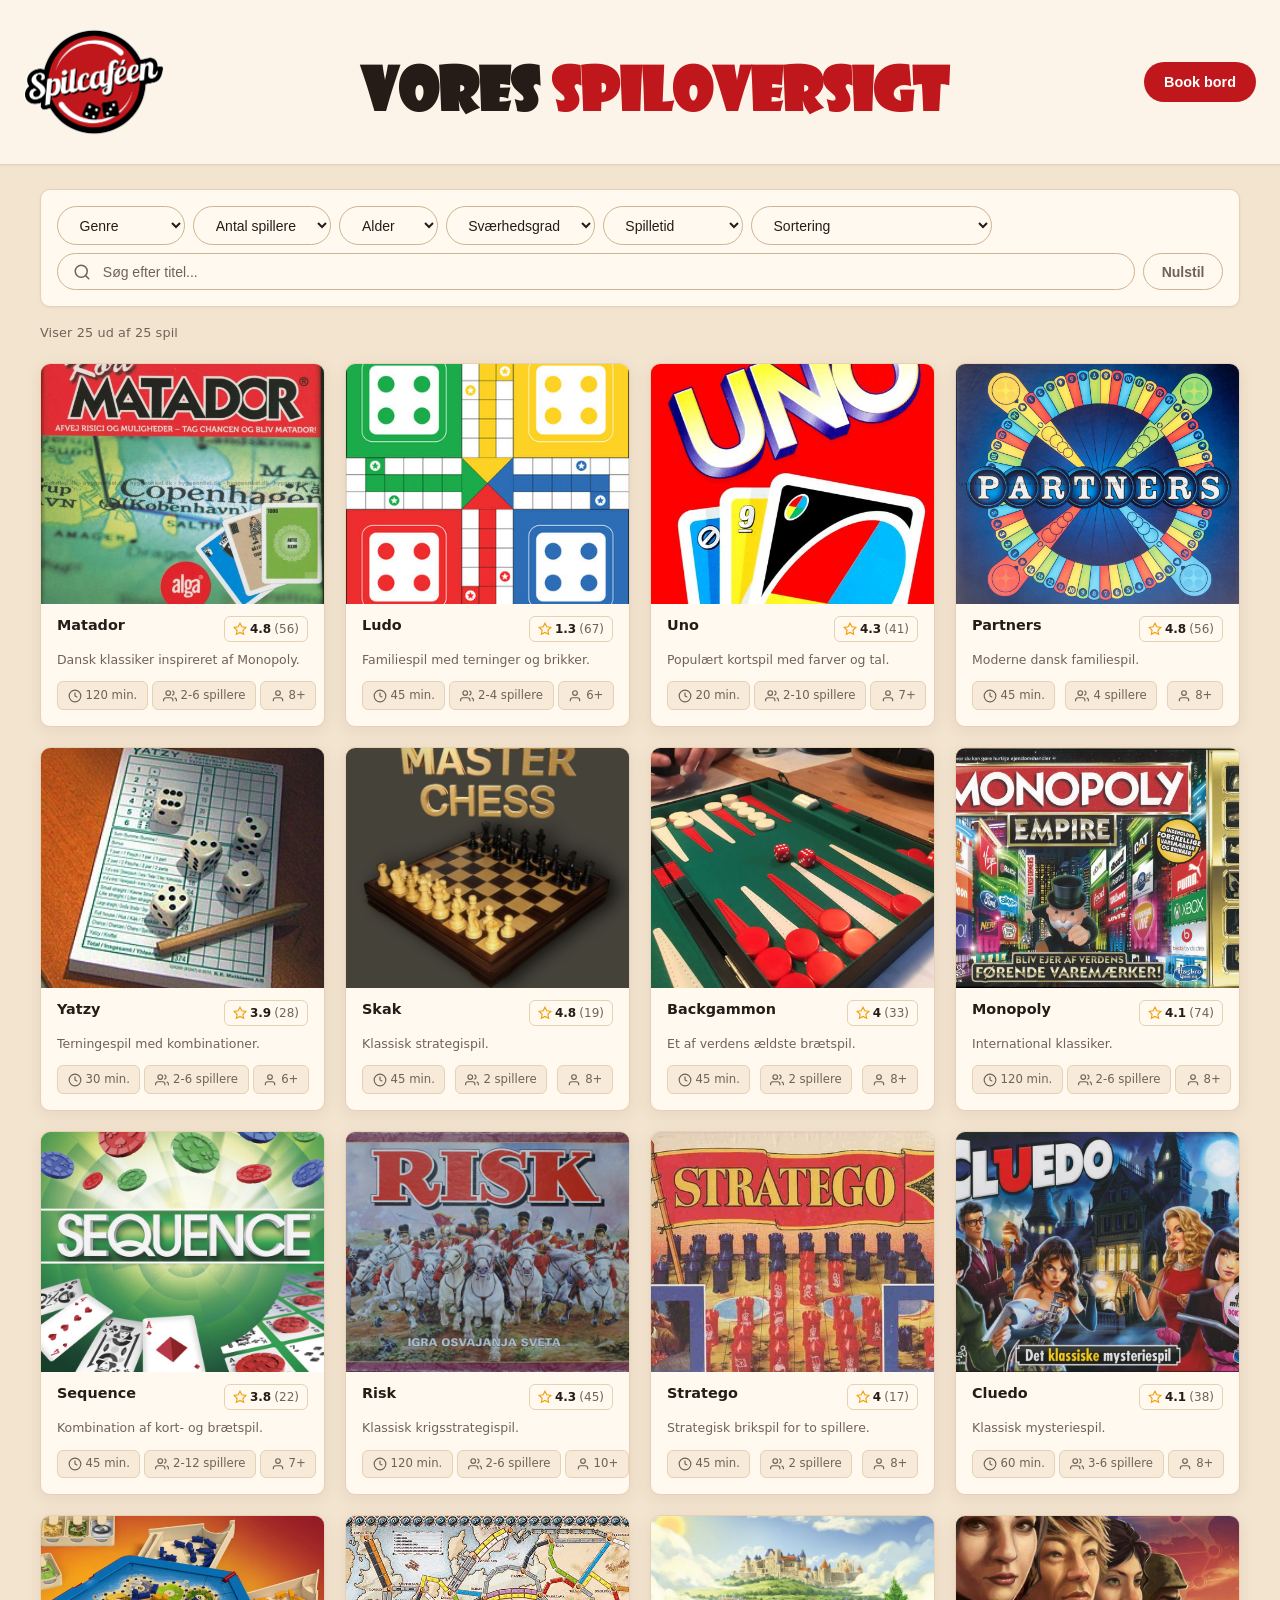
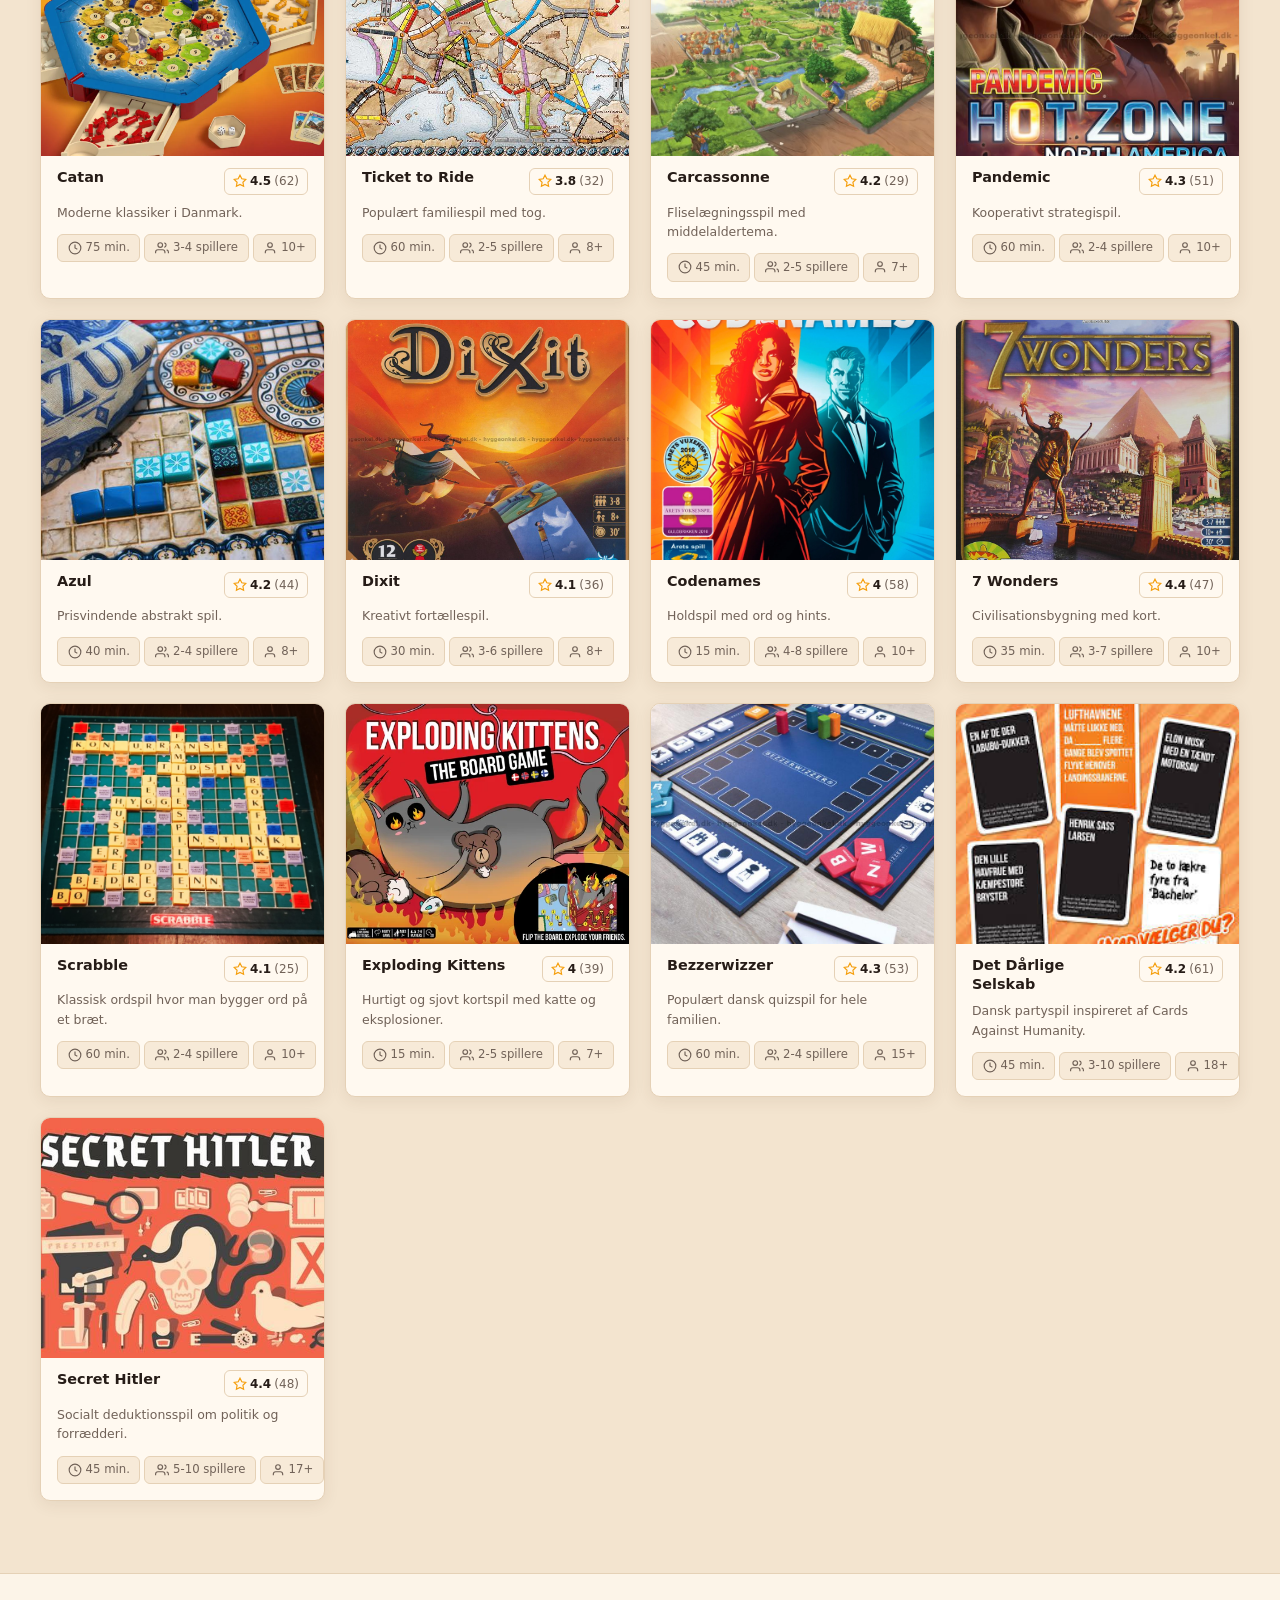
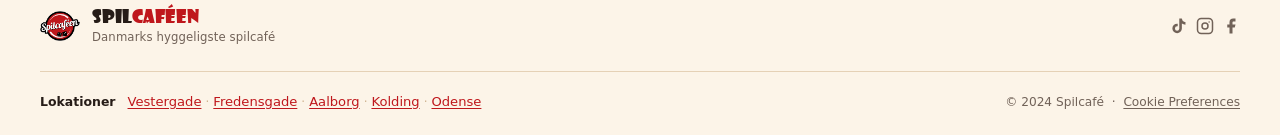
==== commit 97542de8: "comit: flere ændringer på app.css" ====
--- a/project/index.html
+++ b/project/index.html
@@ -119,7 +119,7 @@
       <div class="footer-brand">
         <img src="img/spilcafe_logo.png" alt="Spilcafé" class="footer-logo" />
         <div>
-          <p class="footer-brand-name">Spil<span>Café</span></p>
+          <p class="footer-brand-name">Spil<span>Caféen</span></p>
           <p class="footer-tagline">Danmarks hyggeligste spilcafé</p>
         </div>
       </div>
--- a/project/app.css
+++ b/project/app.css
@@ -11,9 +11,9 @@
 
 :root {
  /* farver */
-  --bg: #F3E4CF;
-  --surface: #FFFBF5;
-  --surface-raised: #F7EFE3;
+ /* --bg: #F3E4CF;
+  --surface: #F3E4CF;
+  --surface-raised: #F3E4CF;
 
   --text: #241B16;
   --text-muted: #6F635A;
@@ -22,12 +22,30 @@
   --accent-hover: #A51317;
 
   --border: #E8D8C4;
-  --border-strong: #D8C1A6;
+  --border-strong: #D8C1A6; */
+
+  --bg: #F3E4CF;
+  --surface: #FFF9F0;
+  --surface-raised: #F7EAD8;
+
+  --text: #261C17;
+  --text-muted: #716258;
+
+  --accent: #BF171C;
+  --accent-hover: #9F1116;
+
+  --border: #E5D1B6;
+  --border-strong: #CFB491;
 
   /* skygger */
-  --shadow-sm: 0 1px 3px rgba(0,0,0,0.07), 0 1px 2px rgba(0,0,0,0.05);
+  /* Gamle skygger--shadow-sm: 0 1px 3px rgba(0,0,0,0.07), 0 1px 2px rgba(0,0,0,0.05);
   --shadow-md: 0 4px 16px rgba(0,0,0,0.08), 0 2px 4px rgba(0,0,0,0.04);
-  --shadow-hover: 0 12px 32px rgba(0,0,0,0.14), 0 4px 8px rgba(0,0,0,0.06);
+  --shadow-hover: 0 12px 32px rgba(0,0,0,0.14), 0 4px 8px rgba(0,0,0,0.06); */
+
+  /* Nye Skygger */
+  --shadow-sm: 0 1px 3px rgba(72, 47, 27, 0.06);
+  --shadow-md: 0 4px 16px rgba(72, 47, 27, 0.08);
+  --shadow-hover: 0 12px 28px rgba(72, 47, 27, 0.14);
 
   /* afstand */
   --sp-1: 4px;
@@ -58,7 +76,7 @@
 
 /* header */
 header {
-  background: var(--surface);
+  background: rgba(255, 249, 240, 0.78);
   border-bottom: 1px solid var(--border);
   box-shadow: var(--shadow-sm);
   display: flex;
@@ -310,6 +328,12 @@
   align-items: center;
   gap: var(--sp-2);
   margin-bottom: var(--sp-4);
+
+  background: rgba(255, 249, 240, 0.72);
+  border: 1px solid var(--border);
+  border-radius: var(--r-md);
+  padding: var(--sp-4);
+  box-shadow: var(--shadow-sm);
 }
 
 .control-group {
@@ -419,6 +443,7 @@
 .movie-card:hover {
   transform: translateY(-4px);
   box-shadow: var(--shadow-hover);
+  border-color: var(--border-strong);
 }
 
 .movie-poster {
@@ -740,7 +765,7 @@
 
 /* footer */
 footer {
-  background: var(--surface);
+  background: rgba(255, 249, 240, 0.78);
   border-top: 1px solid var(--border);
   margin-top: var(--sp-8);
   padding: var(--sp-8) 1.5rem var(--sp-6);
@@ -1014,6 +1039,7 @@
   opacity: 1;
   visibility: visible;
   transform: translateY(0);
+  box-shadow: 0 4px 12px rgba(191, 23, 28, 0.18);
 }
 
 @media (max-width: 600px) {
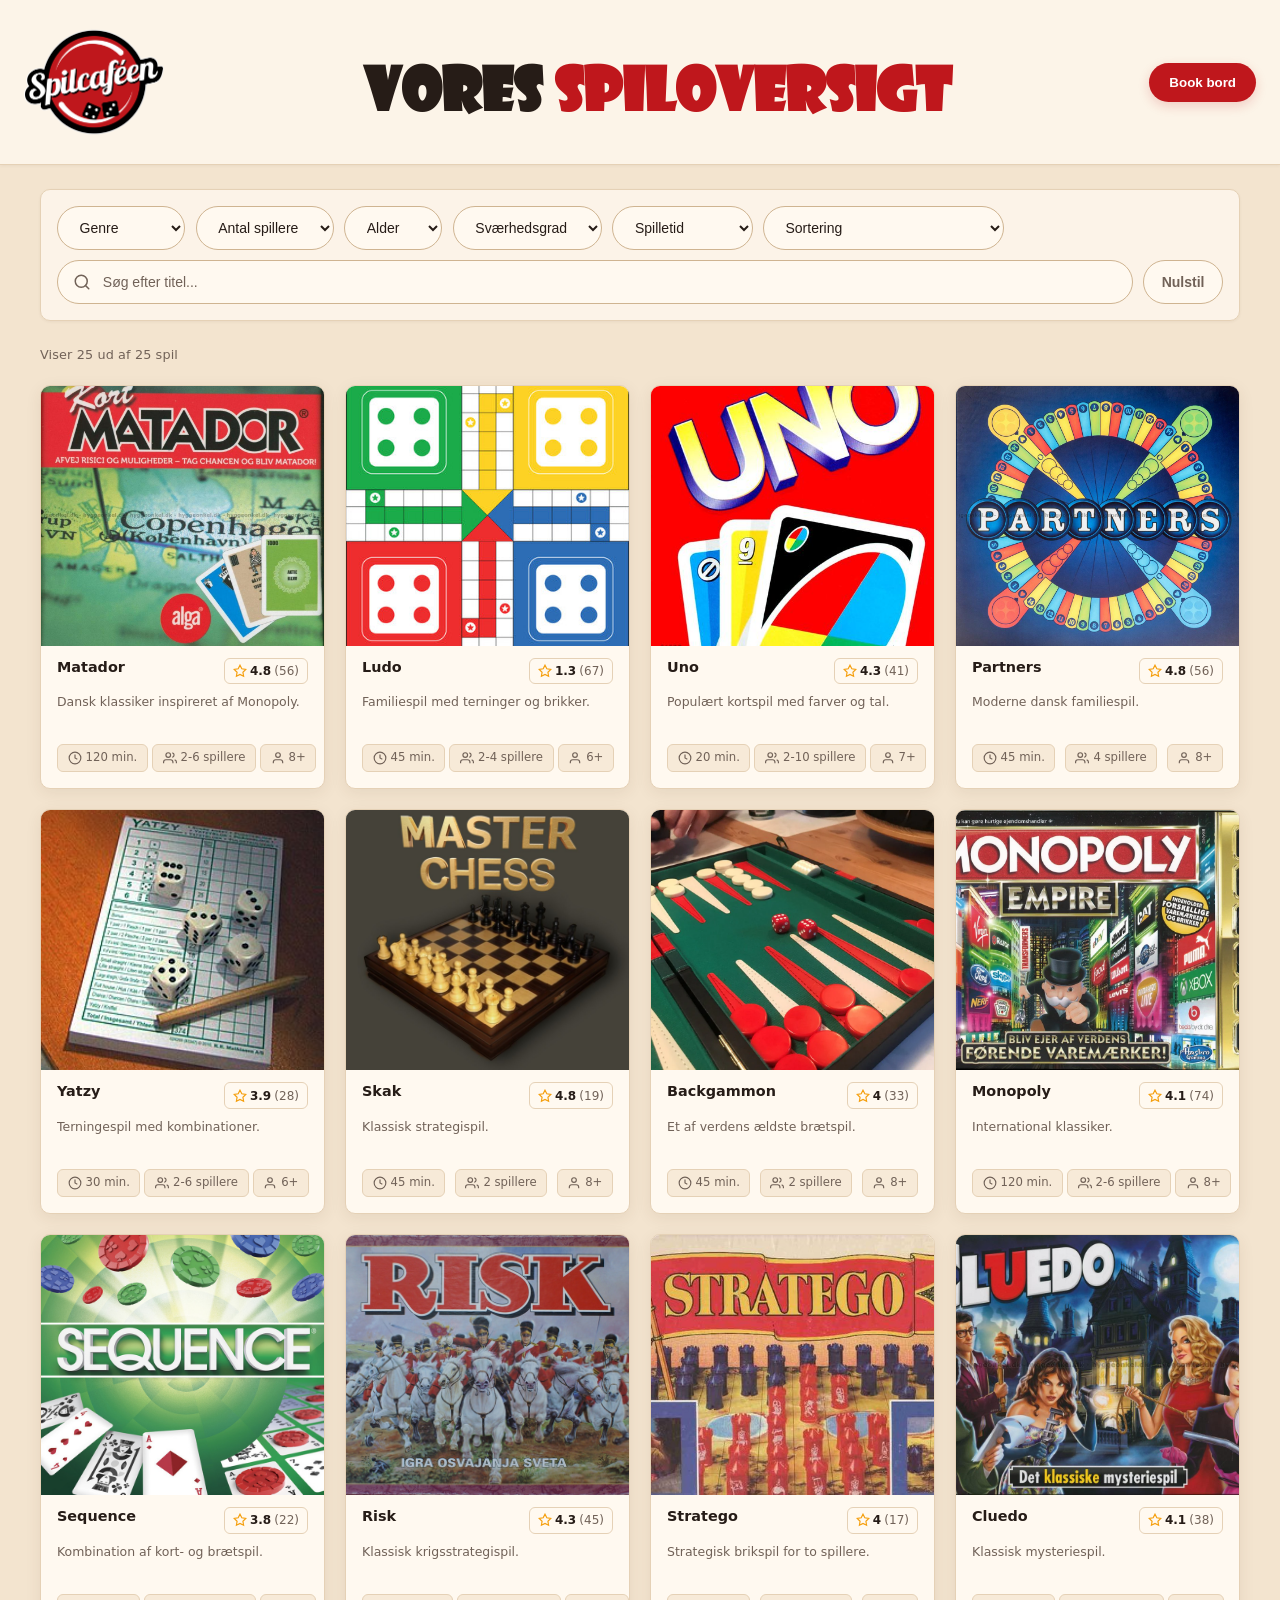
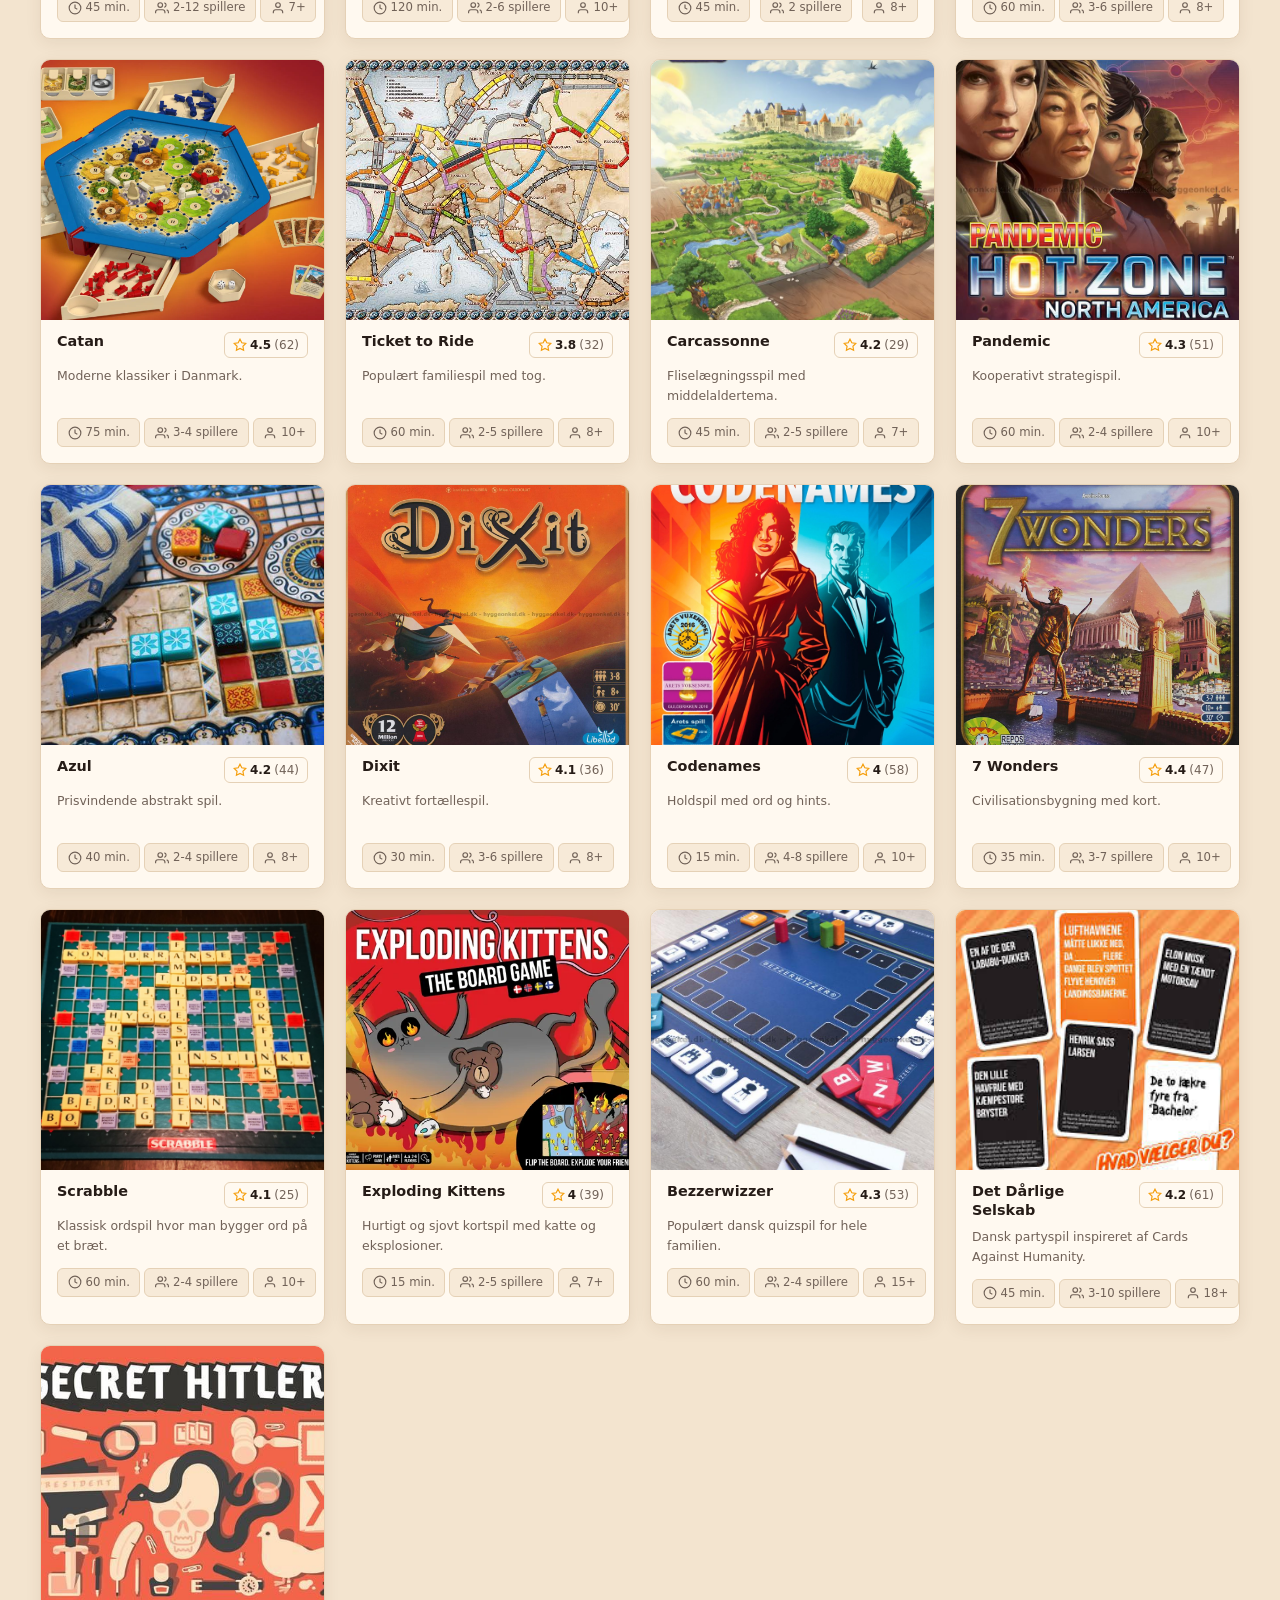
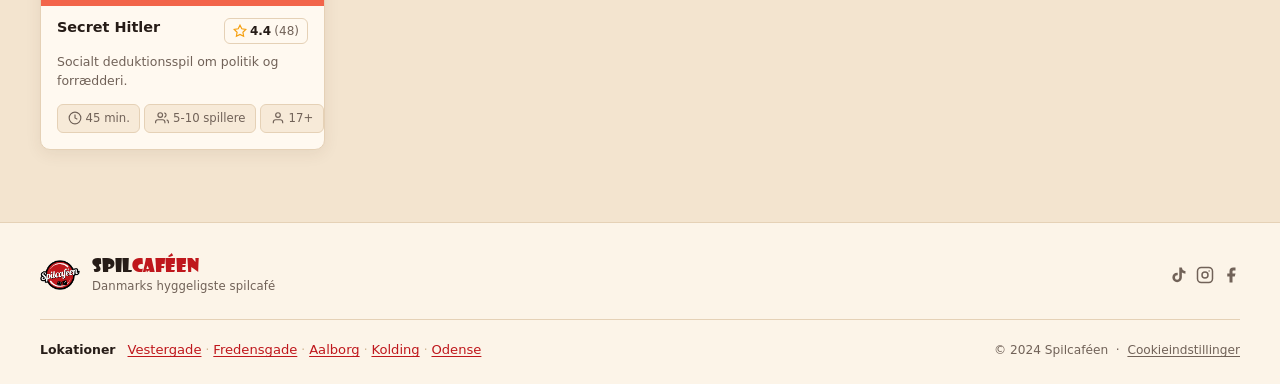
==== commit ded5dffb: "comit: Små sprogelige ændringer i footer mm." ====
--- a/project/index.html
+++ b/project/index.html
@@ -110,7 +110,7 @@
     </div>
 
     <div id="movie-list" class="movie-grid">
-      <p class="loading">Loader Spil...</p>
+      <p class="loading">Indlæser spil...</p>
     </div>
   </main>
 
@@ -153,7 +153,7 @@
           <a href="#">Odense</a>
         </nav>
       </div>
-      <p class="footer-copy">© 2024 Spilcafé &nbsp;·&nbsp; <a href="#">Cookie Preferences</a></p>
+      <p class="footer-copy">© 2024 Spilcaféen &nbsp;·&nbsp; <a href="#">Cookieindstillinger</a></p>
     </div>
   </footer>
 
@@ -171,7 +171,7 @@
             <input type="text" id="booking-name" placeholder="Dit fulde navn" required />
           </div>
           <div class="booking-field">
-            <label for="booking-email">Email</label>
+            <label for="booking-email">E-mail</label>
             <input type="email" id="booking-email" placeholder="din@email.dk" required />
           </div>
         </div>
--- a/project/app.css
+++ b/project/app.css
@@ -345,6 +345,7 @@
 }
 
 .control-group select {
+  min-height: 44px;
   background: var(--surface);
   border: 1.5px solid var(--border-strong);
   color: var(--text);
@@ -356,6 +357,7 @@
   transition: border-color 0.2s ease;
   cursor: pointer;
   white-space: nowrap;
+ 
 }
 
 .control-group select:hover {
@@ -388,6 +390,7 @@
 }
 
 .control-group input {
+  min-height: 44px;
   width: 100%;
   background: var(--surface);
   border: 1.5px solid var(--border-strong);
@@ -438,6 +441,11 @@
   cursor: pointer;
   box-shadow: var(--shadow-md);
   transition: transform 0.2s ease, box-shadow 0.2s ease;
+
+
+  display: flex;
+  flex-direction: column;
+  height: 100%;
 }
 
 .movie-card:hover {
@@ -448,7 +456,7 @@
 
 .movie-poster {
   width: 100%;
-  height: 240px;
+  height: 260px;
   object-fit: cover;
   display: block;
 }
@@ -456,6 +464,10 @@
 /* kort info */
 .movie-info {
   padding: var(--sp-3) var(--sp-4) var(--sp-4);
+
+  display: flex;
+  flex-direction: column;
+  flex: 1;
 }
 
 .title-row {
@@ -490,6 +502,8 @@
   flex-shrink: 0;
   cursor: pointer;
   transition: opacity 0.2s ease;
+
+  
 }
 
 .rating-badge:hover {
@@ -506,6 +520,7 @@
 }
 
 .card-description {
+  min-height: 2.5rem;
   font-size: 0.78rem;
   color: var(--text-muted);
   line-height: 1.55;
@@ -966,10 +981,21 @@
   padding: var(--sp-4);
   box-shadow: var(--shadow-sm);
 
-  display: flex;
+  /* display: flex;
   flex-wrap: wrap;
   gap: var(--sp-2);
-  align-items: center;
+  align-items: center; */
+  display: flex;
+  flex-wrap: wrap;
+  align-items: center;
+  gap: 0.65rem;
+  margin-bottom: 1.5rem;
+  padding: 1rem;
+  background: rgba(255, 249, 240, 0.75);
+  border: 1px solid var(--border);
+  border-radius: var(--r-md);
+  box-shadow: var(--shadow-sm);
+  
 }
 
 /* Dropdowns må ikke presse layoutet ud af skærmen */
@@ -985,6 +1011,7 @@
 
 /* Nulstil skal blive synlig */
 #reset-filters {
+  min-height: 44px;
   flex-shrink: 0;
 }
 
@@ -1051,7 +1078,7 @@
   }
 }
 .header-book-btn {
-  flex-shrink: 0;
+  /* flex-shrink: 0;
   background: var(--accent);
   color: #fff;
   border: none;
@@ -1060,7 +1087,16 @@
   font-size: 0.9rem;
   font-weight: 600;
   cursor: pointer;
-  transition: background 0.2s ease;
+  transition: background 0.2s ease; */
+  flex-shrink: 0;
+  background: var(--accent);
+  color: #fff;
+  border: none;
+  border-radius: var(--r-full);
+  padding: 0.75rem 1.25rem;
+  font-weight: 600;
+  cursor: pointer;
+  box-shadow: 0 4px 12px rgba(191, 23, 28, 0.18);
 }
 
 .header-book-btn:hover {
